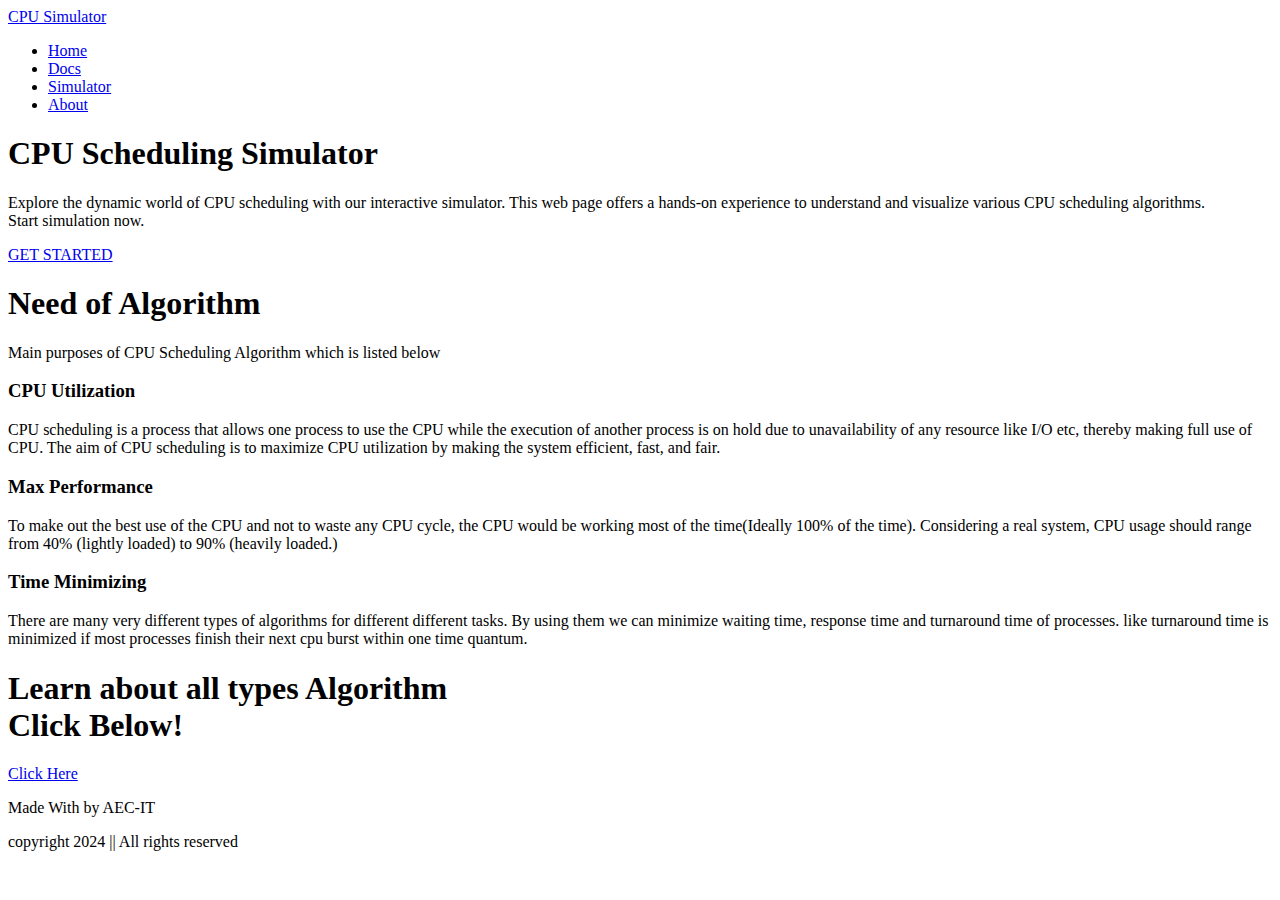
==== index.html @ dd2661c7 "Add some line" ====
<!DOCTYPE html>
<html lang="en">

<head>
    <meta charset="UTF-8" />
    <meta name="viewport" content="width=device-width, initial-scale=1.0" />
    <link rel="stylesheet" href="style.css" />
    <!-- fontawesome for icons -->
    <link rel="stylesheet" href="https://pro.fontawesome.com/releases/v5.10.0/css/all.css"
        integrity="sha384-AYmEC3Yw5cVb3ZcuHtOA93w35dYTsvhLPVnYs9eStHfGJvOvKxVfELGroGkvsg+p" crossorigin="anonymous" />
    <title>CPU Scheduling Simulator</title>
</head>

<body>
    <section class="header">
        <nav>
            <a href="index.html">CPU Simulator</a>
            <div class="nav-links" id="navLinks">
                <i class="fas fa-window-close" onclick="hideMenu()"></i>
                <ul>
                    <li><a href="index.html">Home</a></li>
                    <li><a href="#">Docs</a></li>
                    <li><a href="#">Simulator</a></li>
                    <li><a href="about.html">About</a></li>
                </ul>
            </div>
            <i class="fas fa-bars" onclick="showMenu()"></i>
        </nav>

        <div class="text-box">
            <h1>CPU Scheduling Simulator</h1>
            <p>
                <!-- Virtual lab for all type of Scheduling algorithm which will help you
                to understand algorithm better way. -->

                Explore the dynamic world of CPU scheduling with our interactive simulator. This web page offers a
                hands-on experience to understand and visualize various CPU scheduling algorithms.

                <br />Start simulation now.
            </p>
            <a href="#" class="hero-btn">GET STARTED</a>
        </div>
    </section>

    <section class="course">
        <h1>Need of Algorithm</h1>
        <p>Main purposes of CPU Scheduling Algorithm which is listed below</p>

        <div class="row" data-aos="zoom-in-up">
            <div class="course-colomn">
                <h3>CPU Utilization</h3>
                <p>
                    CPU scheduling is a process that allows one process to use the CPU
                    while the execution of another process is on hold due to
                    unavailability of any resource like I/O etc, thereby making full use
                    of CPU. The aim of CPU scheduling is to maximize CPU utilization by
                    making the system efficient, fast, and fair.
                </p>
            </div>
            <div class="course-colomn">
                <h3>Max Performance</h3>
                <p>
                    To make out the best use of the CPU and not to waste any CPU cycle,
                    the CPU would be working most of the time(Ideally 100% of the time).
                    Considering a real system, CPU usage should range from 40% (lightly
                    loaded) to 90% (heavily loaded.)
                </p>
            </div>
            <div class="course-colomn">
                <h3>Time Minimizing</h3>
                <p>
                    There are many very different types of algorithms for different
                    different tasks. By using them we can minimize waiting time,
                    response time and turnaround time of processes. like turnaround time
                    is minimized if most processes finish their next cpu burst within
                    one time quantum.
                </p>
            </div>
        </div>
    </section>

    <section class="cta" data-aos="zoom-in-up">
        <h1>
            Learn about all types Algorithm<br />
            Click Below!
        </h1>
        <a href="#" class="hero-btn">Click Here</a>
    </section>

    <!-- Footer Section  -->
    <section class="footer">
        <div class="icons">
            <a href="#"><i class="fab fa-instagram"></i></a>
            <a href="#"><i class="fab fa-github"></i></a>
            <a href="#"><i class="fab fa-linkedin"></i></a>
        </div>

        <p>Made With <i class="far fa-heart"></i> by AEC-IT</p>
        <p><i class="fa fa-copyright"></i> copyright 2024 || All rights reserved</p>
    </section>


    <!-- JavaScript :-  -->
    <script>
        var navLinks = document.getElementById("navLinks");
        function showMenu() {
            navLinks.style.right = "0";
        }

        function hideMenu() {
            navLinks.style.right = "-200px";
        }

        function gotoDocs() {
            location.href = "#";
        }
    </script>

    <!-- animation for cards
    <script src="https://unpkg.com/aos@next/dist/aos.js"></script>
    <script>
        AOS.init({
            offset: 100, // offset (in px) from the original trigger point
            duration: 800,
        });
    </script> -->
</body>

</html>
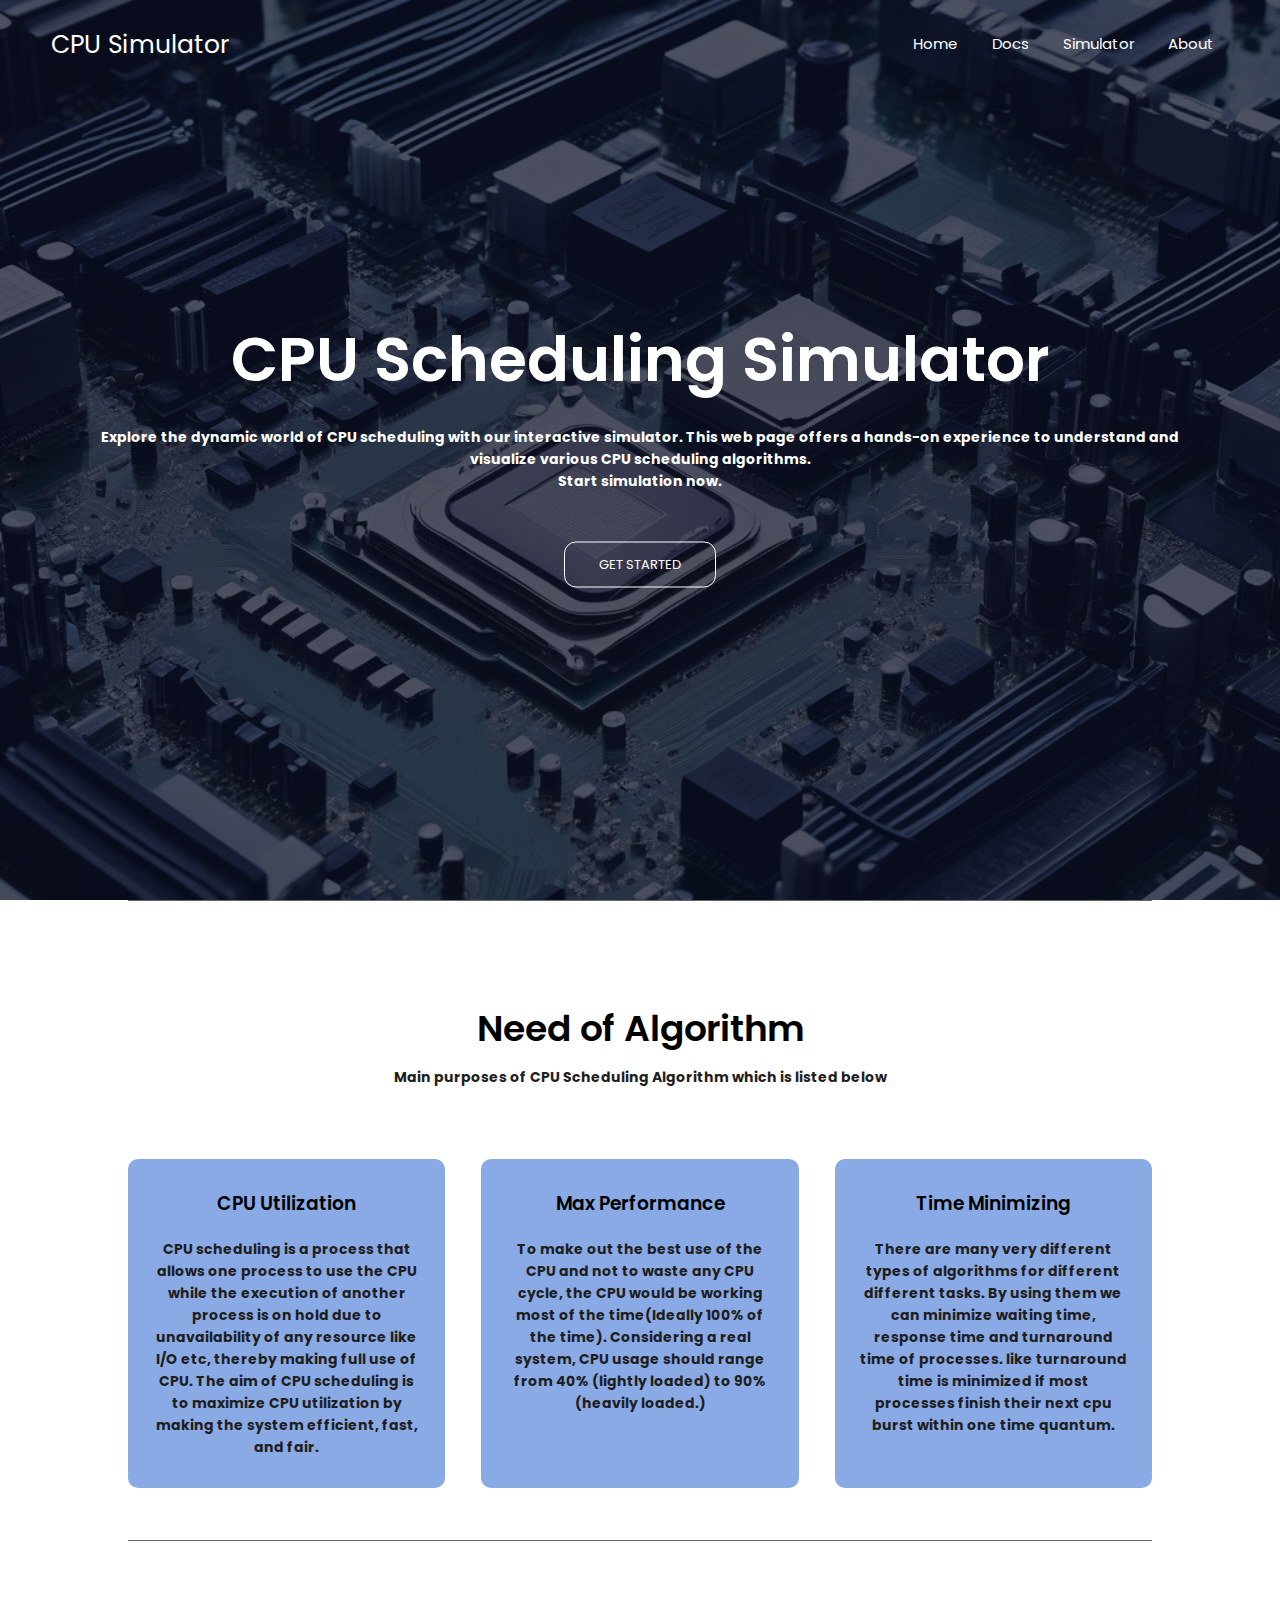
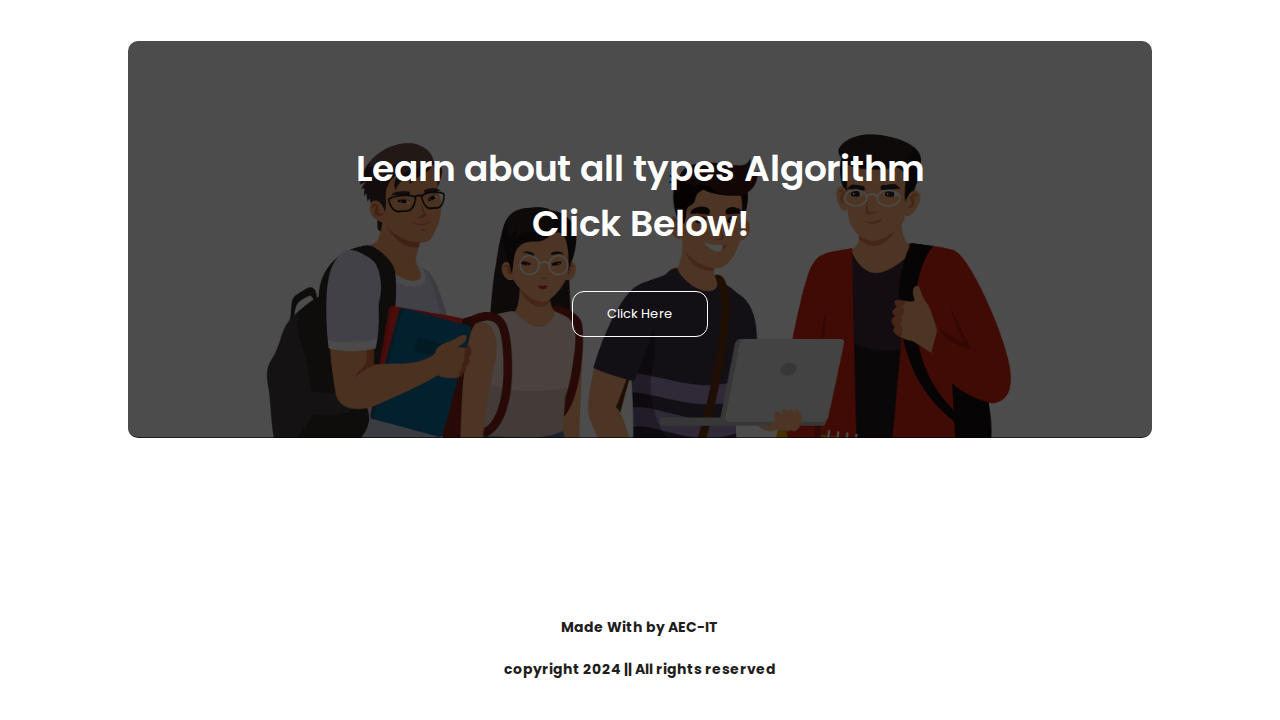
==== commit e3f495f8: "Add new file" ====
--- a/index.html
+++ b/index.html
@@ -19,8 +19,8 @@
                 <i class="fas fa-window-close" onclick="hideMenu()"></i>
                 <ul>
                     <li><a href="index.html">Home</a></li>
-                    <li><a href="#">Docs</a></li>
-                    <li><a href="#">Simulator</a></li>
+                    <li><a href="docs.html">Docs</a></li>
+                    <li><a href="/Simulator/simulator.html">Simulator</a></li>
                     <li><a href="about.html">About</a></li>
                 </ul>
             </div>
@@ -30,15 +30,12 @@
         <div class="text-box">
             <h1>CPU Scheduling Simulator</h1>
             <p>
-                <!-- Virtual lab for all type of Scheduling algorithm which will help you
-                to understand algorithm better way. -->
-
                 Explore the dynamic world of CPU scheduling with our interactive simulator. This web page offers a
                 hands-on experience to understand and visualize various CPU scheduling algorithms.
 
                 <br />Start simulation now.
             </p>
-            <a href="#" class="hero-btn">GET STARTED</a>
+            <a href="/Simulator/simulator.html" class="hero-btn">GET STARTED</a>
         </div>
     </section>
 
@@ -84,10 +81,12 @@
             Learn about all types Algorithm<br />
             Click Below!
         </h1>
-        <a href="#" class="hero-btn">Click Here</a>
+        <a href="docs.html" class="hero-btn">Click Here</a>
     </section>
 
-    <!-- Footer Section  -->
+
+    
+    <!--Footer Section  -->
     <section class="footer">
         <div class="icons">
             <a href="#"><i class="fab fa-instagram"></i></a>
@@ -96,9 +95,10 @@
         </div>
 
         <p>Made With <i class="far fa-heart"></i> by AEC-IT</p>
-        <p><i class="fa fa-copyright"></i> copyright 2024 || All rights reserved</p>
+        <p>
+            <i class="fa fa-copyright"></i> copyright 2024 || All rights reserved
+        </p>
     </section>
-
 
     <!-- JavaScript :-  -->
     <script>
@@ -112,18 +112,18 @@
         }
 
         function gotoDocs() {
-            location.href = "#";
+            location.href = "docs.html";
         }
     </script>
 
-    <!-- animation for cards
+    <!-- animation for cards -->
     <script src="https://unpkg.com/aos@next/dist/aos.js"></script>
     <script>
         AOS.init({
             offset: 100, // offset (in px) from the original trigger point
             duration: 800,
         });
-    </script> -->
+    </script>
 </body>
 
 </html>--- a/style.css
+++ b/style.css
@@ -0,0 +1,536 @@
+@import url('https://fonts.googleapis.com/css2?family=Poppins&display=swap');
+
+*{
+    margin:0;
+    padding:0;
+    font-family: 'Poppins', sans-serif;
+}
+
+.header{
+    min-height: 100vh;
+    width:100%;
+    background-image: linear-gradient(rgba(4,9,30,0.7),rgba(4,9,30,0.7)),url(images/main-bg.png);
+    background-size:cover;
+    background-position: center;
+    position:relative;
+}
+
+nav{
+    display: flex;
+    justify-content: space-between;
+    padding: 2% 4%;
+    align-items: center;
+}
+
+nav .fas{
+    display:none;
+}
+
+.nav-links{
+    flex: 1;
+    text-align: right;
+}
+
+nav a {
+    font-size: 25px;
+    color: white;
+    text-align: center;
+    text-decoration: none;
+
+}
+
+.nav-links ul li{
+    list-style: none;
+    display: inline-block;
+    padding: 5px 15px;
+    position: relative;
+}
+
+.nav-links ul li a{
+    color: white;
+    text-decoration:none;
+    font-size: 15px;
+    font-family: 'Poppins', sans-serif;
+}
+
+.navStyle .nav-links ul li a{
+    color: #fff;
+    text-decoration:none;
+    font-size: 15px;
+    font-family: 'Poppins', sans-serif;
+}
+
+
+.nav-links ul li ::after{
+    content: '';
+    width: 0%;
+    height: 2px;
+    background: #f44336;
+    display: block;
+    margin: auto;
+    transition: 0.5s;
+}
+
+.nav-links ul li:hover ::after{
+    content: '';
+    width: 100%;
+    height: 2px;
+    background: #f44336;
+    display: block;
+    margin: auto;
+}
+
+.text-box{
+    width:90%;
+    color:#fff;
+    position:absolute;
+    top:50%;
+    left:50%;
+    transform:translate(-50%,-50%);
+    text-align:center;
+}
+
+.text-box h1{
+    font-size:62px;
+}
+
+.text-box p{
+    margin:10px 0 40px;
+    font-size:14px;
+    color: #fff;
+}
+
+.text-box a{
+    color: #fff;
+}
+
+.hero-btn{
+    display:inline-block;
+    text-decoration:none;
+    color:#fff;
+    border:1px solid #fff;
+    font-size:13px;
+    position: relative;
+    padding:12px 34px;
+    cursor:pointer;
+    background:transparent;
+    border-radius:12px;
+}
+
+.hero-btn:hover{
+    border:1px solid #f44336;
+    background: #f44336;
+    transition: 0.7s;
+}
+
+@media only screen and (max-width:730px){
+    .text-box h1{
+        font-size:20px;
+    }
+
+    .nav-links ul li{
+        display: block;
+    }
+
+    .nav-links{
+        position: fixed;
+        background: #f44336;
+        height: 100%;
+        top:0;
+        right:-250px;
+        width:200px;
+        text-align: left;
+        z-index: 2;
+        transition: 1s;
+
+    }
+
+
+    nav .fas{
+        display: block;
+        color: #fff;
+        margin: 10px;
+        font-size:22px;
+        cursor:pointer;
+    }
+    
+    .nav-links ul{
+        padding:30px;
+    }
+}
+
+.course{
+    width:80%;
+    border-top: 1px solid rgba(0,0,0,0.6);
+    border-bottom: 1px solid rgba(0,0,0,0.6);
+
+    margin:auto;
+    padding-top:100px;
+    text-align:center;
+}
+
+h1{
+    font-size:36px;
+    font-weight: 600;
+}
+
+p{
+    color: rgb(31, 30, 30);
+    font-size:14px;
+    font-weight: 300;
+    font-weight: bold;
+    line-height: 22px;
+    padding:10px;
+}
+
+.row{
+    display:flex;
+    margin-top:6%;
+    justify-content: space-between;   
+}
+
+
+/* for Simulator page  */
+.well .row{
+    margin-top: 0;
+}
+
+.course-colomn{
+    flex-basis: 31%;
+    background: #8AAAE5;
+    border-radius: 10px;
+    margin-bottom:5%;
+    padding:20px 12px;
+    box-sizing: border-box;
+    transition: 0.5s;
+}
+
+h3{
+    text-align:center;
+    font-weight: 600;
+    margin:10px 0;
+}
+
+.course-colomn:hover{
+    box-shadow:0 0 20px 0px rgba(0,0,0,0.6);
+}
+
+@media only screen and (max-width:730px){
+    .row{
+        flex-direction: column;
+    }
+}
+
+.campus{
+    width:80%;
+    text-align:center;
+    margin: auto;
+    padding-top: 50px;;
+
+}
+
+.campus-column{
+    flex-basis: 32%;
+    margin-bottom: 30px;
+    position:relative;
+    border-radius:10px;
+    position: relative;
+    overflow:hidden;
+}
+
+.campus-column img{
+    width: 100%;
+    display: block;
+}
+
+.layer{
+    height: 100%;
+    width: 100%;
+    top:0;
+    left: 0;
+    position:absolute;
+    transition: 0.5s;
+}
+
+.layer:hover{
+    background: rgba(226,0,0,0.7);
+}
+
+.layer h3{
+    font-size:26px;
+    width:100%;
+    font-weight:500;
+    color:#fff;
+    bottom:0;
+    left:50%;
+    transform:translateX(-50%);
+    position: absolute;
+    opacity:0;
+    transition: 0.5s;
+}
+
+.layer:hover h3{
+    bottom:49%;
+    opacity:1;
+}
+
+.facilities{
+    width: 80%;
+    border-bottom: 1px solid rgba(0,0,0,0.6);
+    border-top: 1px solid rgba(0,0,0,0.6); 
+    margin: auto;
+    text-align: center;
+    padding-top:100px;
+}
+
+.facilities-column{
+    flex-basis:28%;
+    border-radius:10px;
+    margin-bottom:5%;
+    text-align: left;
+
+}
+
+.facilities-column img{
+    width: 100%;
+    border:2px solid rgb(255, 255, 255);
+    border-radius: 10px;
+}
+
+.facilities-column p{
+    padding:0;
+}
+
+.facilities-column h3{
+    margin-top: 16px;
+    margin-bottom: 15px;
+    text-align: left;
+}
+
+
+@media only screen and (max-width:730px){
+    .cta h1{
+        font-size:25px;
+    }
+}
+
+.cta{
+    margin:100px auto;
+    width: 80%;
+    background-image: linear-gradient(rgba(0,0,0,0.7),rgba(0,0,0,0.7)),url(/images/banner.jpg);
+    /* background-position:center; */
+    background-size:cover;
+    border-radius: 10px;
+    padding:100px 0;
+    border-bottom: 1px solid rgba(0,0,0,0.6);
+    text-align:center;
+}
+
+.cta h1{
+    color: white;
+    margin-bottom: 40px;
+    padding:0;
+}
+
+.footer{
+    width:100%;
+    text-align:center;
+    padding:30px 0;
+}
+
+.footer h4{
+    margin-bottom:25px;
+    margin-top: 20px;
+    font-weight: 600;
+}
+
+.icons .fab{
+    color: #f44336;
+    margin:5px 13px;
+    cursor:pointer;
+    padding:10px 0;
+    font-size:25px;
+}
+
+.far {
+    color:#f44336
+}
+
+.sub-header{
+    height:50vh;
+    width:100%;
+    background-image: linear-gradient(rgba(4,9,30,0.7),rgba(4,9,30,0.7)),url(images/header-banner.jpg);
+    background-position: center;
+    background-size: cover;
+    text-align:center;
+    color: #fff;
+}
+
+.sub-header h1{
+    margin-top: 100px;
+}
+
+.about-us{
+    width:80%;
+    margin:auto;
+    padding-top:80px;
+    padding-bottom: 50px;
+}
+
+.about-column{
+    flex-basis: 48%;
+    padding:30px 2px;
+}
+
+.about-column img{
+    width: 100%;
+}
+
+.about-column h1{
+    padding:0;
+}
+
+.about-column p{
+    padding: 15px 0 25px;
+}
+
+.red-btn{
+    border:1px solid #f44336;
+    background: transparent;
+    color:#f44336
+}
+
+.red-btn:hover{
+    color:#fff;
+}
+
+
+@media only screen and (max-width:730px){
+    .sub-header h1{
+        font-size: 24px;
+    }
+}
+
+.container_1{
+    text-align: center;
+    background:#fff;
+}
+
+.header_1{
+    padding-top: 60px;
+    color: #444;
+    font-size: 20px;
+    margin:auto;
+    line-height: 50px;
+}
+
+.sub_container{
+    max-width: 1200px;
+    margin:auto;
+    padding: 46px 0;
+    display: flex;
+    flex-wrap: wrap;
+    justify-content: center;
+}
+
+.teams{
+    margin:10px;
+    box-sizing: border-box;
+    transition: 0.4s;
+    cursor: pointer;
+    padding: 22px;
+    border: 1px solid rgb(202, 200, 200);
+    max-width: 30%;
+}
+
+
+.teams:hover{ 
+    background: rgb(202, 200, 200);
+    box-shadow: 0 0 20px 0px rgba(13, 14, 13, 0.644);
+    transition: 0.7s;
+}
+
+.teams img{
+    width: 200px;
+    height: 200px;
+    border-radius: 50%;
+}
+
+.name{
+    padding:5px;
+    font-size: 20px;
+    color: #f44336;
+    /* text-transform: uppercase; */
+}
+
+.desig{
+    font-style: italic;
+    color:rgb(97, 78, 78);
+    margin: 12px 0;
+    font-weight: lighter;
+    /* color:#b18a50 */
+}
+
+.social-links_1{
+    margin: 14px;
+}
+
+.social-links_1 a{
+    display: inline-block;
+    height: 30px;
+    width: 30px;
+    transition: 0.4s;
+}
+
+.social-links_1 a i{
+    color: #f44336;
+    /* color: #444; */
+}
+
+
+@media screen and (max-width:600px){
+    .teams{
+        max-width: 100%;
+    }
+}
+
+.contact-us h1{
+    text-align: center;
+    color:#444;
+}
+
+.btn_1:hover{
+    /* border:1px solid #f44336; */
+    background: #ca321e;
+    color: white;
+    transition: 0.7s;
+    /* border: 1px solid white; */
+    border-radius: 20px;
+}
+
+.btn_1{
+    width: 200px;
+    height: 35px;
+    background-color: #6674CC;
+    color: white;
+    border-radius: 20px;
+    vertical-align: middle;
+    border: 1px solid white;
+    margin-bottom: 15px;
+    margin-left: auto;
+    margin-right: auto;
+}
+
+/* for the run button */
+.runButton{
+    background-color: #4caf50; 
+    color:aliceblue; 
+    /* margin-top:2px; */
+    height: 35px; 
+    margin-right: 70px;
+    padding-left: 15px;
+    padding-right: 15px;
+    border-radius: 5px solid rgb(199, 14, 14) !important;
+}
+
+
